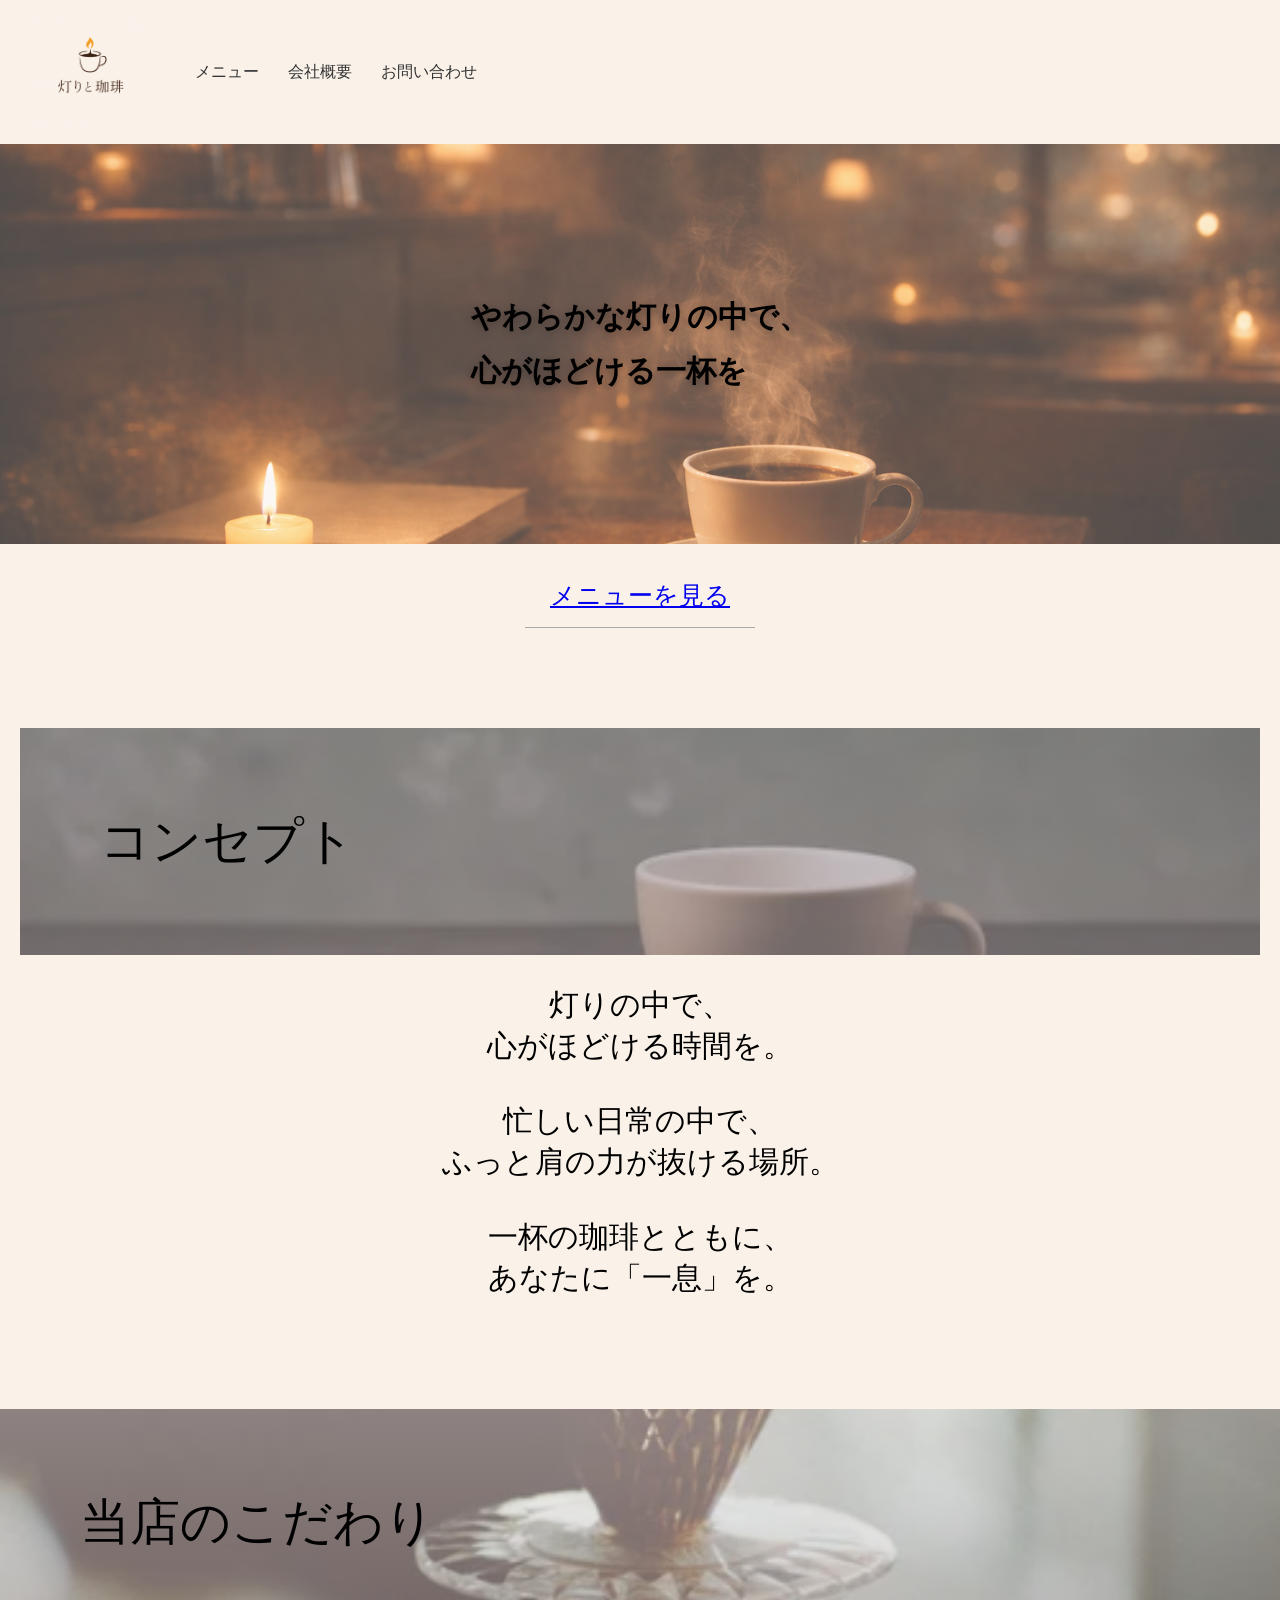
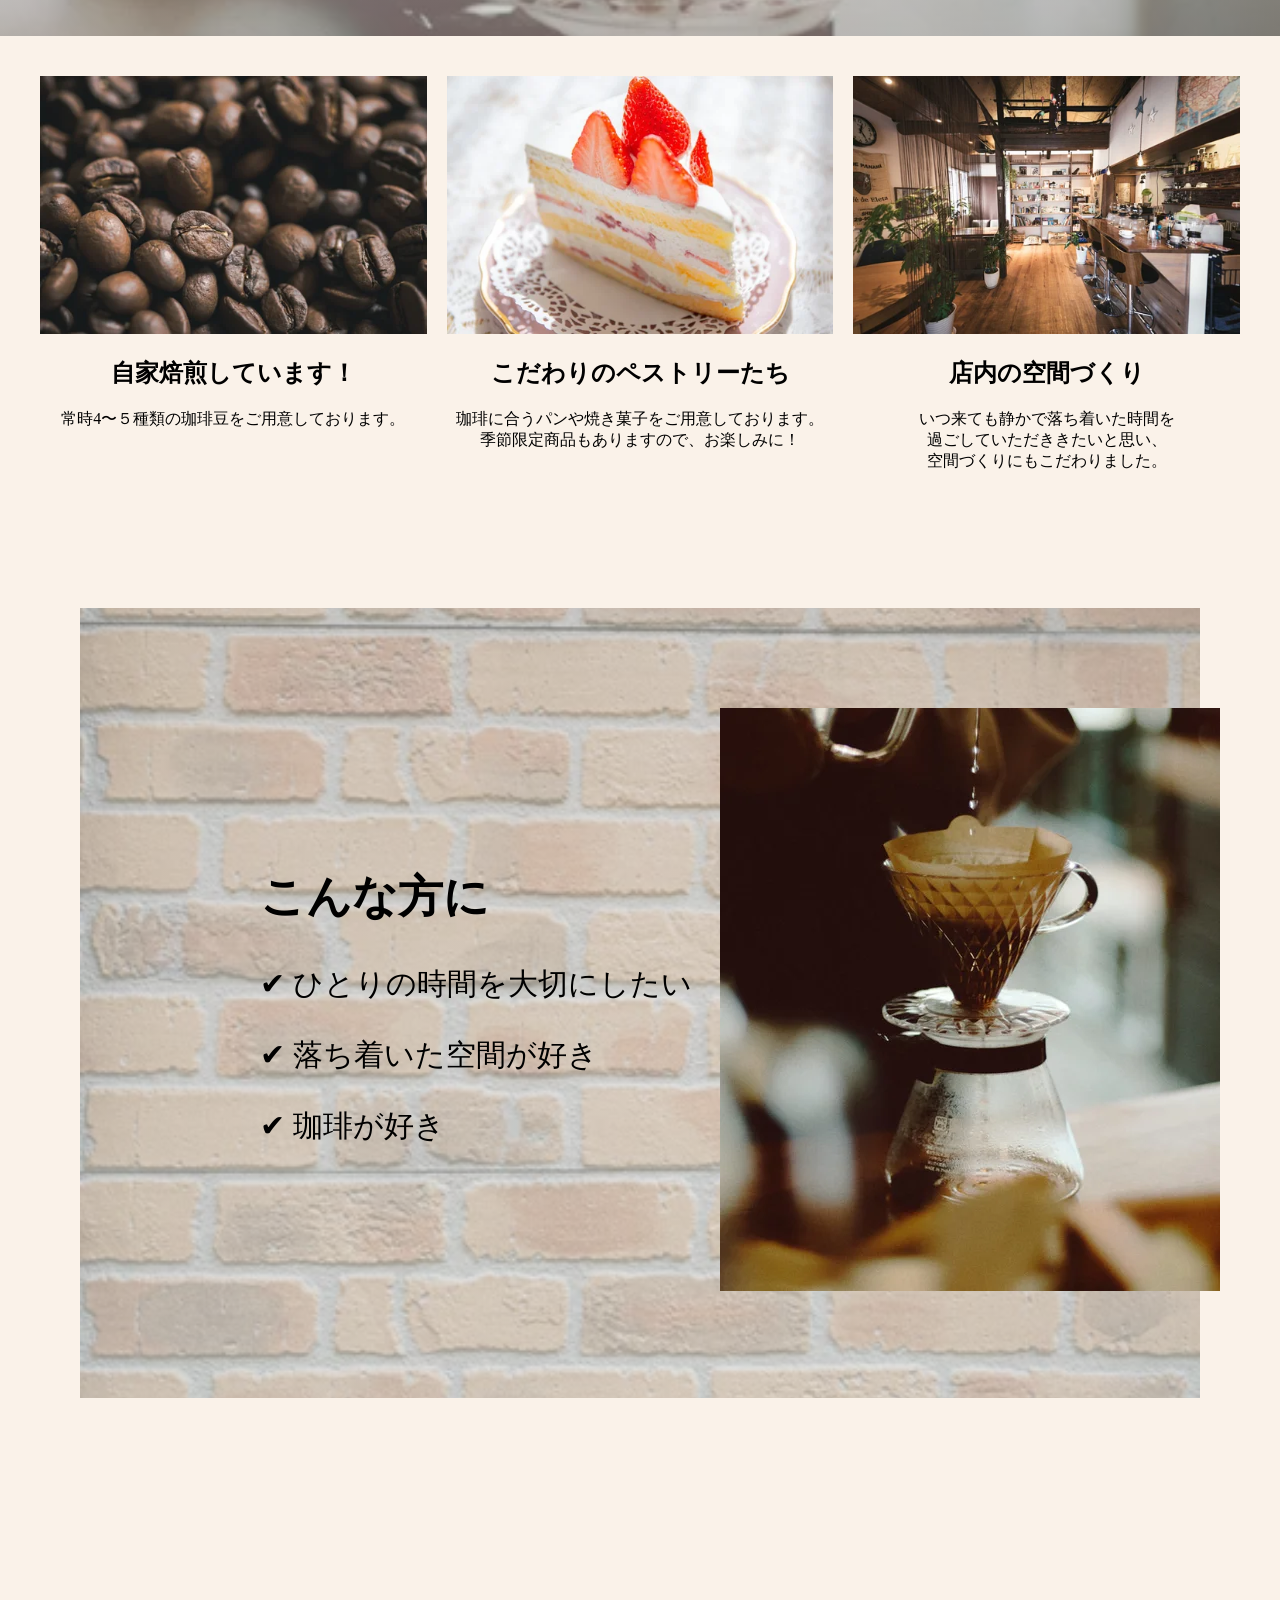
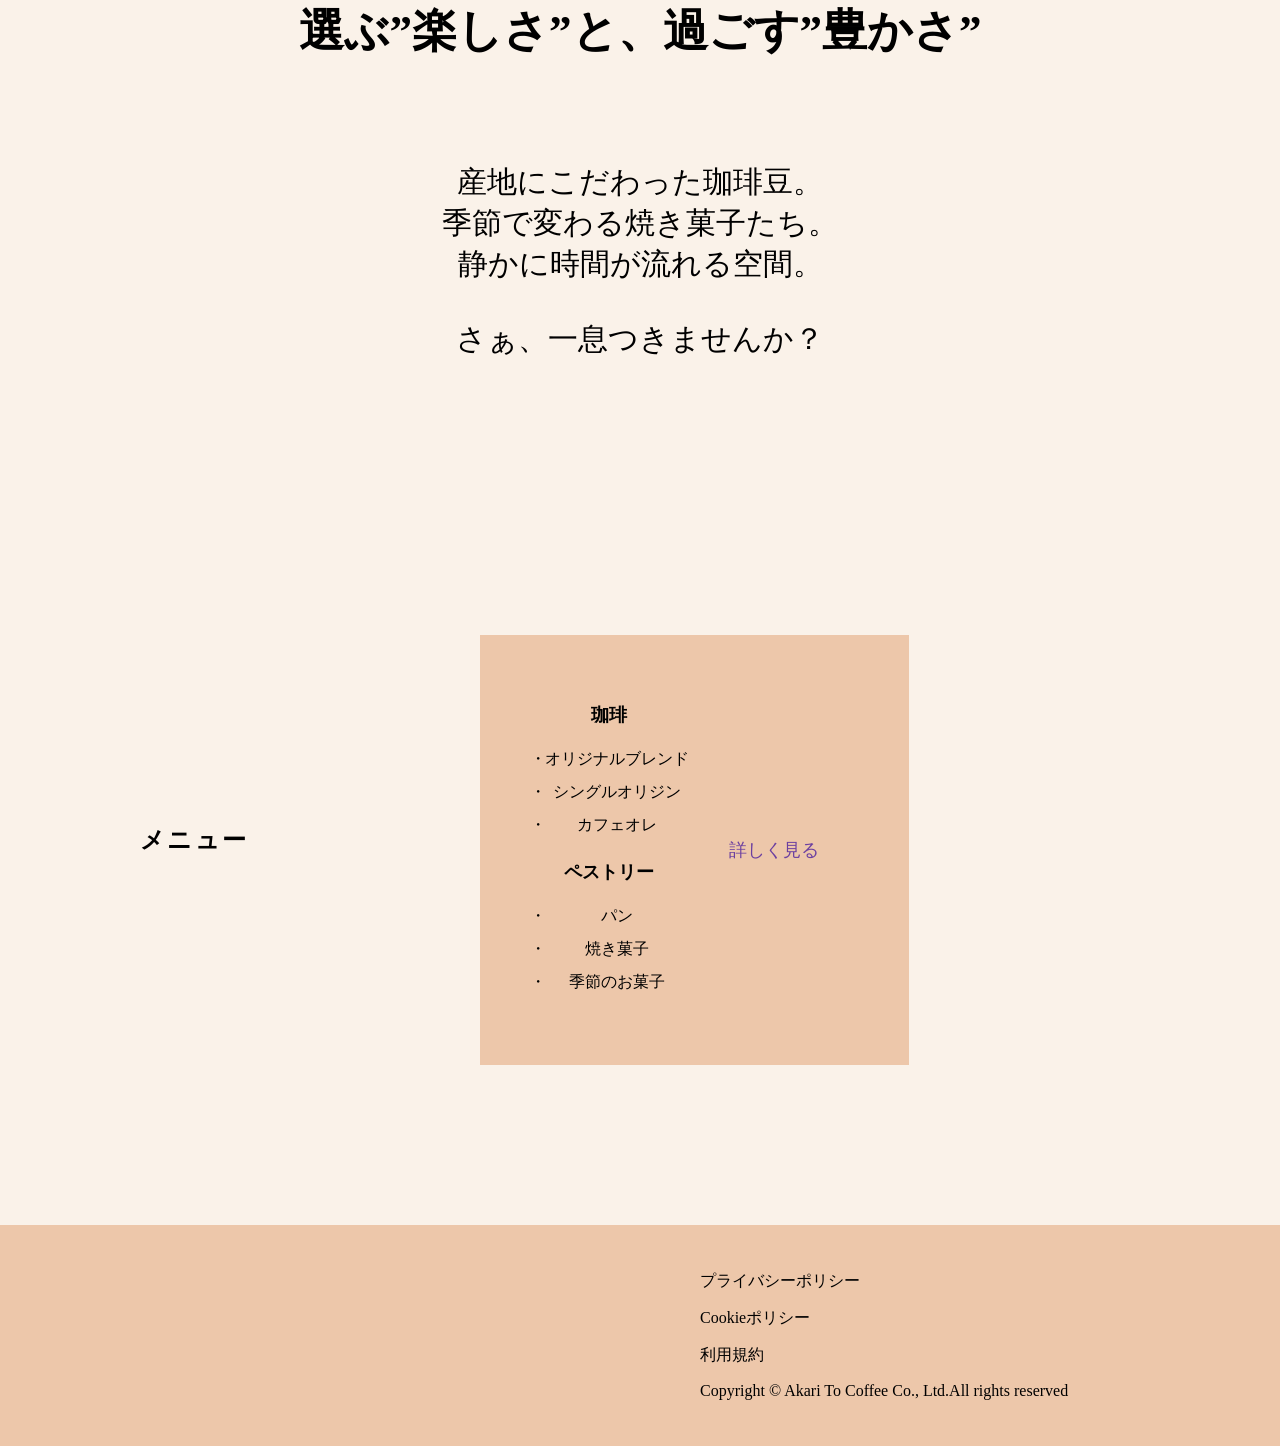
==== index.html @ 7667c6e6 "Add files via upload" ====
<!DOCTYPE html>
<html lang="ja">
<head>
<meta charset="UTF-8">
<title>灯りと珈琲</title>
<link rel="preconnect" href="https://fonts.googleapis.com">
<link rel="preconnect" href="https://fonts.gstatic.com" crossorigin>
<link href="https://fonts.googleapis.com/css2?family=Kaisei+Opti&family=Noto+Sans+JP:wght@100..900&family=Roboto:ital,wght@0,100..900;1,100..900&family=Zen+Kurenaido&display=swap" rel="stylesheet">
<link rel="stylesheet" href="style.css">
</head>

<body>

<header>
  <div class="logo">
      <img src="images/logo.jpg">

  </div>
  <nav>
    <a href="menu.html">メニュー</a>
    <a href="about.html">会社概要</a>
    <a href="contact.html">お問い合わせ</a>
  </nav>
</header>

<!-- メインビジュアル -->
<section class="hero">
  <div class="overlay">
    <h1>
      やわらかな灯りの中で、<br>
      心がほどける一杯を
    </h1>
  </div>
</section>

<div class="btn">
  <a href="menu.html">メニューを見る</a>
</div>

<!-- コンセプト -->
<section class="concept">
  <div class="concept-title">コンセプト</div>
    <p>
     灯りの中で、<br>
     心がほどける時間を。<br><br>

     忙しい日常の中で、<br>
     ふっと肩の力が抜ける場所。<br><br>

     一杯の珈琲とともに、<br>
     あなたに「一息」を。
    </p>
</section>

<!-- こだわり -->
<section class="commit">
  <div class="section-title">当店のこだわり</div>

  <div class="cards">
    <div class="card">
      <img src="images/beans.jpg">
      <h2>自家焙煎しています！</h2>
      <p>常時4〜５種類の珈琲豆をご用意しております。</p>
    </div>
    <div class="card">
      <img src="images/cake.jpg">
      <h2>こだわりのペストリーたち</h2>
      <p>
        珈琲に合うパンや焼き菓子をご用意しております。<br>
        季節限定商品もありますので、お楽しみに！
      </p>
    </div>
    <div class="card">
      <img src="images/shop.jpg">
      <h2>店内の空間づくり</h2>
      <p>
        いつ来ても静かで落ち着いた時間を<br>
        過ごしていただききたいと思い、<br>
        空間づくりにもこだわりました。
      </p>
    </div>
  </div>
</section>

<!-- ターゲット -->
<section class="about-flex">
  <div class="target-inner">
    <div class="text">
      <h2>こんな方に</h2>
        <p>✔ ひとりの時間を大切にしたい</p>
        <p>✔ 落ち着いた空間が好き</p>
        <p>✔ 珈琲が好き</p>
      
    </div>

    <div class="image">
     <img src="images/drip.jpg">
    </div>
  </div>
</section>

<!-- メッセージ -->
<section class="message">
  <h2>選ぶ”楽しさ”と、過ごす”豊かさ”</h2><br>
  
  <p>
    産地にこだわった珈琲豆。<br>
    季節で変わる焼き菓子たち。<br>
    静かに時間が流れる空間。<br><br>
    さぁ、一息つきませんか？
  </p>
</section>

<!-- メニュー -->
<section class="menu-section">
  <h2 class="menu-title">メニュー</h2>
  <div class="menu-box">
    <div class="menu-colmns">

     <div class="menu-col">
       <h3>珈琲</h3>
       <ul>
         <li>オリジナルブレンド</li>
         <li>シングルオリジン</li>
         <li>カフェオレ</li>
       </ul>
     </div>

     <div class="menu-col">
       <h3>ペストリー</h3>
       <ul>
         <li>パン</li>
         <li>焼き菓子</li>
         <li>季節のお菓子</li>
       </ul>
     </div>
    </div>

    <div class="menu-btn">
      <a href="menu.html">詳しく見る</a>
    </div>
   </div>
 </div>
</section>

<footer>
  <p>プライバシーポリシー</p>
  <p>Cookieポリシー</p>
  <p>利用規約</p>
  <p>Copyright © Akari To Coffee Co., Ltd.All rights reserved</p>
</footer>

</body>
</html>
---- style.css ----
body {
  margin: 0;
  background: #faf2e9;
  color: #000;
}

.zen-kurenaido-regular {
  font-family: "Zen Kurenaido", sans-serif;
  font-weight: 400;
  font-style: normal;
}


/* ヘッダー */
header {
  display: flex;
  justify-content: flex-start;
  padding: 10px 30px;
  background: #faf2e9;
  align-items: center;
  gap: 20px;
}

.logo img{
  width: 120px;
  height: auto;
}

nav a {
  margin-left: 25px;
  text-decoration: none;
  color: #333;
}

/* メイン */
.hero {
  height: 400px;
  position: relative;
  background: url("images/hero.jpg") center/cover no-repeat;
}

.overlay {
  height: 100%;
  display: flex;
  align-items: center;
  justify-content: center;
  background: rgba(243, 238, 238, 0.3);
}

.hero h1 {
  color: rgb(0, 0, 0);
  font-weight: 600;
  text-shadow: 0 2px 8px rgba(0, 0, 0, 0.3);
  font-size: 30px;
  line-height: 1.8;
}

/* ボタン */
.btn {
  text-align: center;
  padding: 15px;
  border-bottom: 1px solid #aaa;
  margin: 20px auto;
  width: 200px;
  background: #faf2e9;
  font-size: 25px;
}

/* コンセプト */
.concept-title {
  position: relative;
  background:linear-gradient(rgba(160, 159, 159, 0.522), rgba(178, 170, 170, 0.556)), url("images/concept.jpg") center/cover no-repeat;
  font-size: 50px;
  display: flex;
  align-items: center;
  justify-content: flex-start; 
  padding-left: 100px; 
  padding: 80px;
}

.concept img{
  height: 100%;
  display: flex;
  align-items: center;
  justify-content: center;
  background: rgba(243, 238, 238, 0.3);
}

.concept {
  
  position: relative; 
  padding: 80px 20px;
  text-align: center;
  font-size: 30px
}

/* セクションタイトル */
.section-title {
  position: relative;
  background:linear-gradient(rgba(240, 236, 236, 0.522), rgba(178, 170, 170, 0.556)), url("images/drip.jpg") center/cover no-repeat;
  color: #000;
  font-size: 50px;
  display: flex;
  align-items: center;
  justify-content: flex-start; 
  padding-left: 100px; 
  padding: 80px;
}

/* カード */
.cards {
  display: flex;
  gap: 20px;
  padding: 40px;
}

.card {
  flex: 1;
  text-align: center;
}

.card img {
  width: 100%;
}

/* ターゲット */
.about-flex{
  display: flex;
  align-items: center;
  justify-content: space-between;
  padding: 80px;
  height: 100%;
  display: flex;
  align-items: center;
  justify-content: center;
  background: #faf2e9;
}
.about {
  display: flex;
  align-items: center;
  text-align: center;
}

.target-inner{
  position: relative;
  background:linear-gradient(rgba(221, 217, 217, 0.522), rgba(235, 234, 234, 0.556)), url("images/haikei.jpeg") center/cover no-repeat;
  font-size: 30px;
  display: flex;
  align-items: center;
  justify-content: flex-start; 
  padding-left: 100px; 
  padding: 100px;
}

.text {
  width: 50%;
  padding-left: 80px;
}

.image {
  width: 30%;
  display: block;
}

/* メッセージ */
.message {
  background: #faf2e9;
  padding: 85px;
  text-align: center;
  font-size: 30px;
}

/* メニュー */
.menu-section {
  padding: 80px 20px;
  text-align: center;
}

.menu-title {
  margin-bottom: 40px;
  font-size: 24px;
  letter-spacing: 0.1em;
}

/* 全体BOX */
.menu-box {
  max-width: 900px;
  margin: 0 auto;
  background: #edc7aa;
  padding: 50px;
  display: flex;
  justify-content: space-between;
  align-items: center;
}

/* 左カラム */
.menu-columns {
  display: flex;
  gap: 60px;
  text-align: left;
}

.menu-col h3 {
  margin-bottom: 15px;
  font-size: 18px;
}

.menu-col ul {
  padding: 0;
  list-style: none;
}

.menu-col li {
  padding: 6px 0;
  position: relative;
  padding-left: 15px;
}

/* 点（・）を綺麗に */
.menu-col li::before {
  content: "・";
  position: absolute;
  left: 0;
}

/* 右ボタン */
.menu-btn a {
  display: inline-block;
  background: #edc7aa;
  padding: 20px 40px;
  text-decoration: none;
  color: #6b3fa0;
  font-size: 18px;
  transition: 0.3s;
}

/* ホバーでおしゃれ */
.menu-btn a:hover {
  background: #fff;
  transform: translateY(-3px);
  box-shadow: 0 10px 20px rgba(0,0,0,0.1);
}


/* メニュー2カラム */
.menu-section {
  display: flex;
  justify-content: space-between;
  align-items: center;
  margin: 80px auto;
  max-width: 1000px;
}

.menu-text {
  width: 50%;
}

.menu-text h2 {
  margin-bottom: 20px;
}

.menu-text li {
  display: flex;
  justify-content: space-between;
  padding: 8px 0;
}

/* フッター */
footer {
  background: #edc7aa;
  text-align: left;
  padding: 30px;
  color: #000;
  align-items: center;
  justify-content: flex-start; 
  padding-left: 700px;
}

.footer-box {
  background: #edc7aa;
}

/* スマホ */
@media (max-width: 768px) {
  .cards {
    flex-direction: column;
  }

  .target {
    flex-direction: column;
  }

  .target img {
    width: 100%;
  }

  .menu-box {
    flex-direction: column;
  }
}

/* 共通タイトル帯 */
.page-hero {
  height: 250px;
  background-size: cover;
  background-position: center;
  display: flex;
  align-items: center;
  justify-content: center;
}

.page-hero h1 {
  font-size: 36px;
  background: rgba(255, 255, 255, 0.352);
  height: 100%;
  width: 100%;
  display: flex;
  align-items: center;
  justify-content: flex-start;
  padding-left: 300px;

}

/* 重なり画像 */
.image-stack {
  position: relative;
  width: 320px;
}

.image-stack img.main {
  width: 100%;
  display: block;
}

.image-stack img.sub {
  position: absolute;
  width: 100%;
  bottom: -100px;
  left: 100px;
  box-shadow: 0 10px 25px rgba(0,0,0,0.2);
}



/* 逆配置 */
.reverse {
  flex-direction: row-reverse;
}

/* フォーム */
form {
  max-width: 600px;
  margin: auto; 
}

input, textarea {
  width: 100%;
  padding: 15px;
  margin: 10px 0;
  border: none;
  background: #edc7aa;
}

button {
  background: #edc7aa;
  border: none;
  padding: 15px 40px;
  margin-top: 20px;
  margin-bottom: 20px;
  cursor: pointer; 
  text-align: center;
}


/* お問い合わせ */
.contact h2{
  text-align: center;
  padding: 10px 30px;
}

/*会社概要*/
.company-title {
  background: url("images/about-bg.jpg") center/cover no-repeat;
  padding: 60px;
  font-size: 50px;
}

.company {
  height: 500px;
  position: relative; 
  padding: 1px 10px;
  text-align: center;
  font-size: 30px
}

.info h2 {
  align-items: 30px;
  margin-bottom: 30px;
  text-align: center;
}
.info ul{
  list-style: none;
  padding: 0;
  max-width: 600px;
  margin: 0 auto 40px;
  text-align: left;
}

.info li{
  margin-bottom: 15px;
  font-size: 16px;
}

.info span{
  display: inline-block;
  width: 120px;
  font-weight: bold;
}

.map{
  text-align: center;
}

.map img{
  width: 80%;
  max-width: 600px;
}
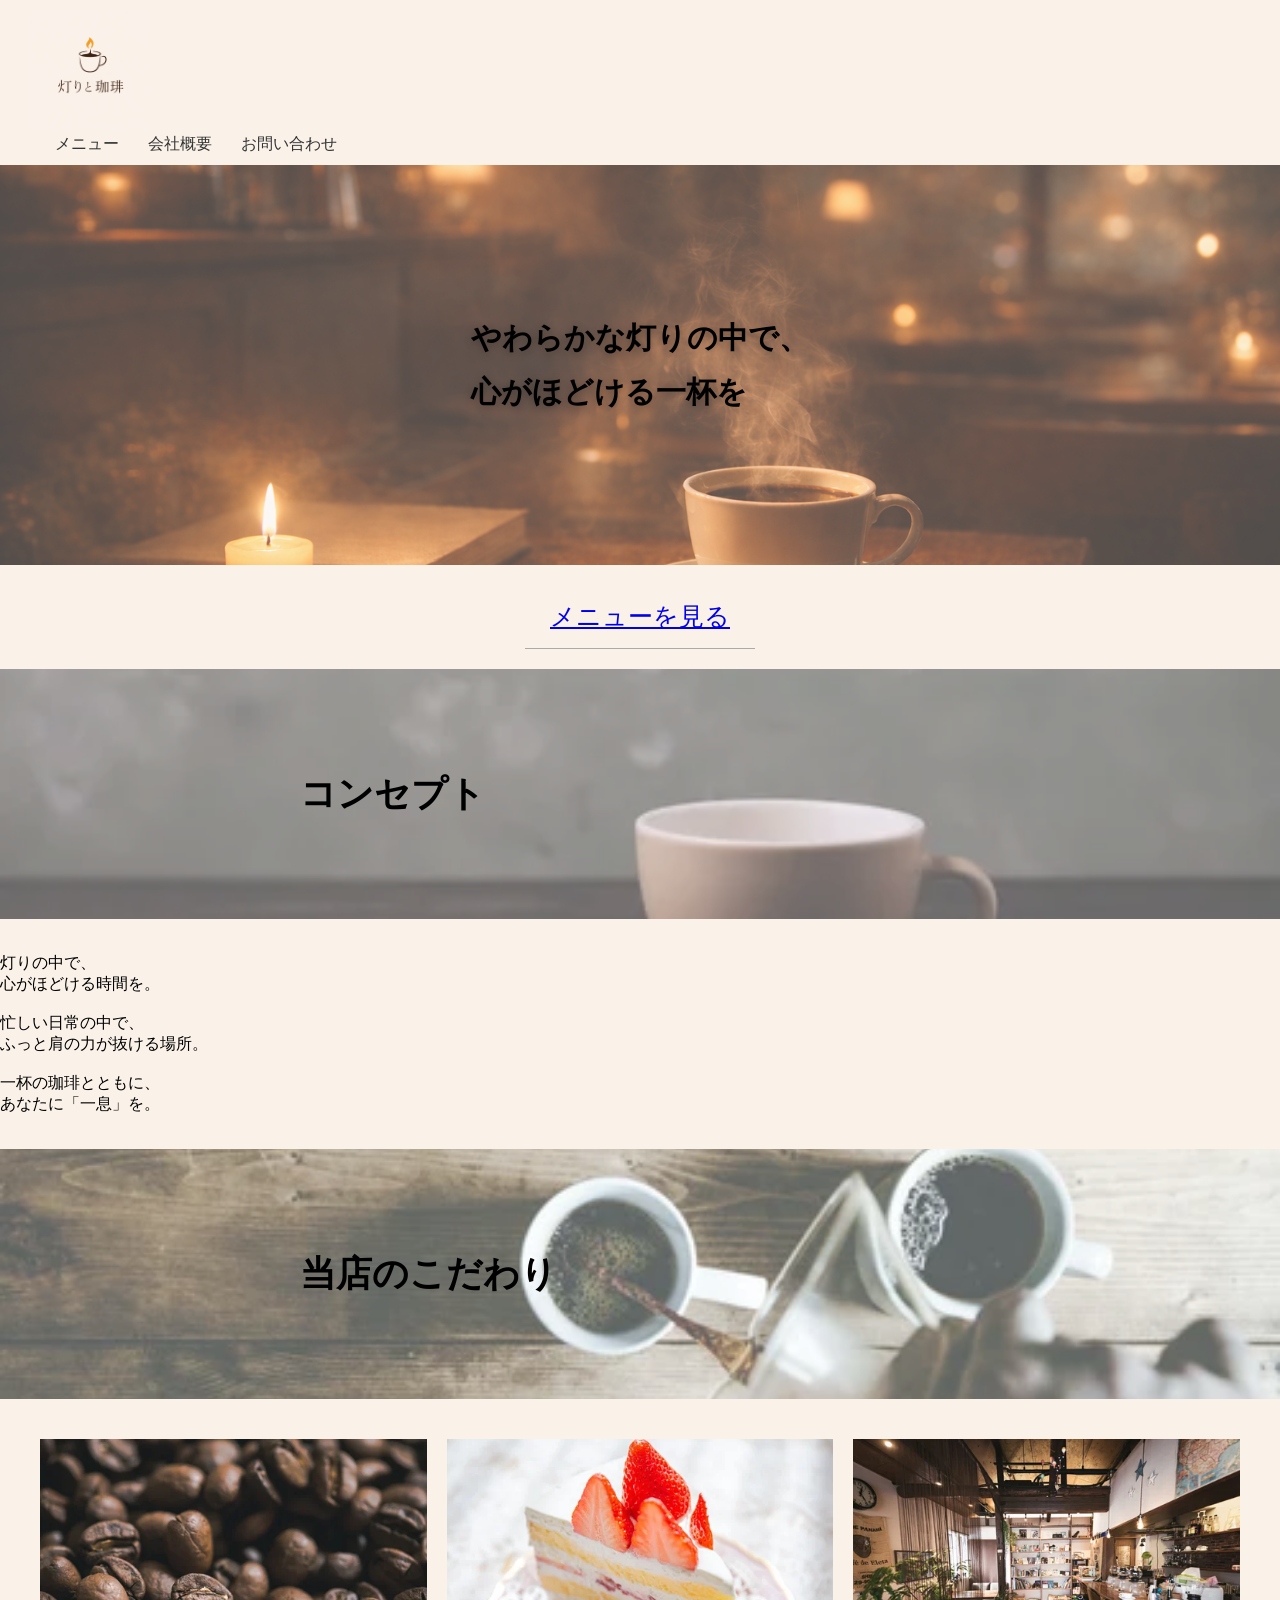
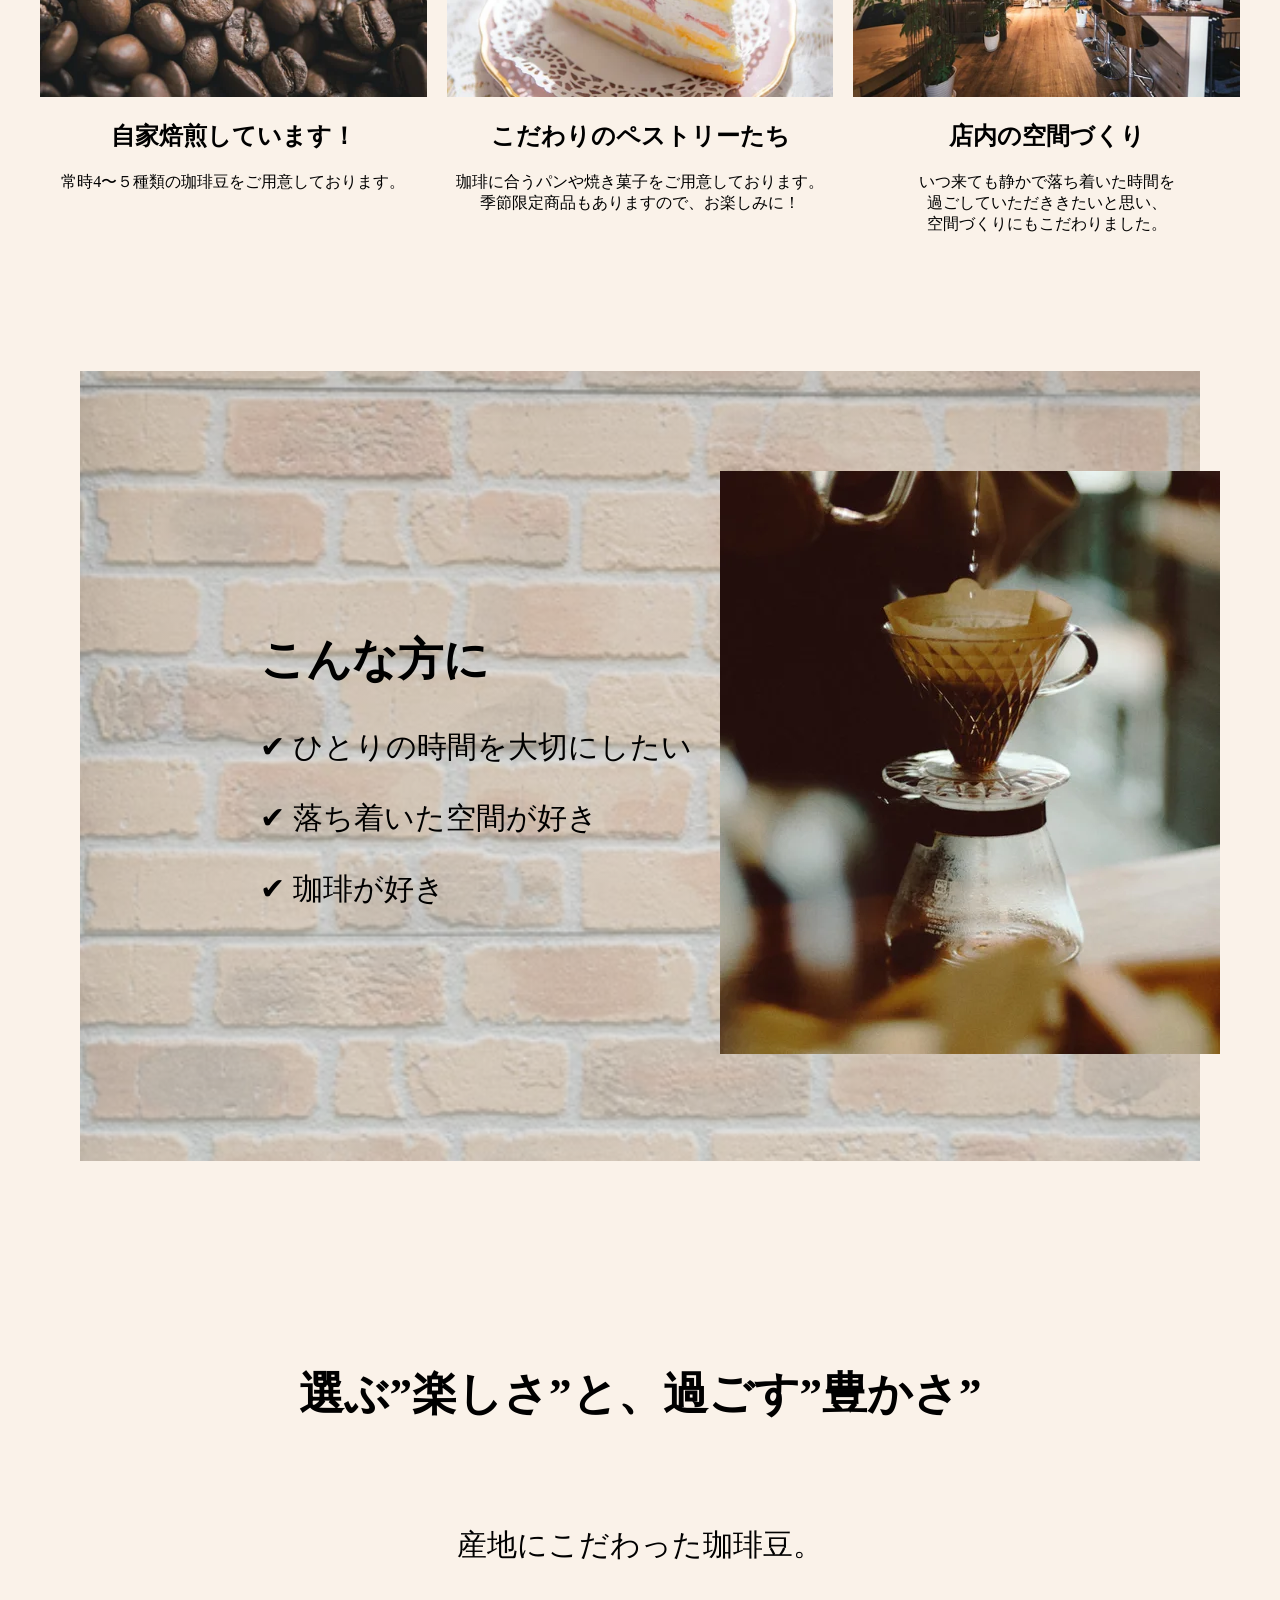
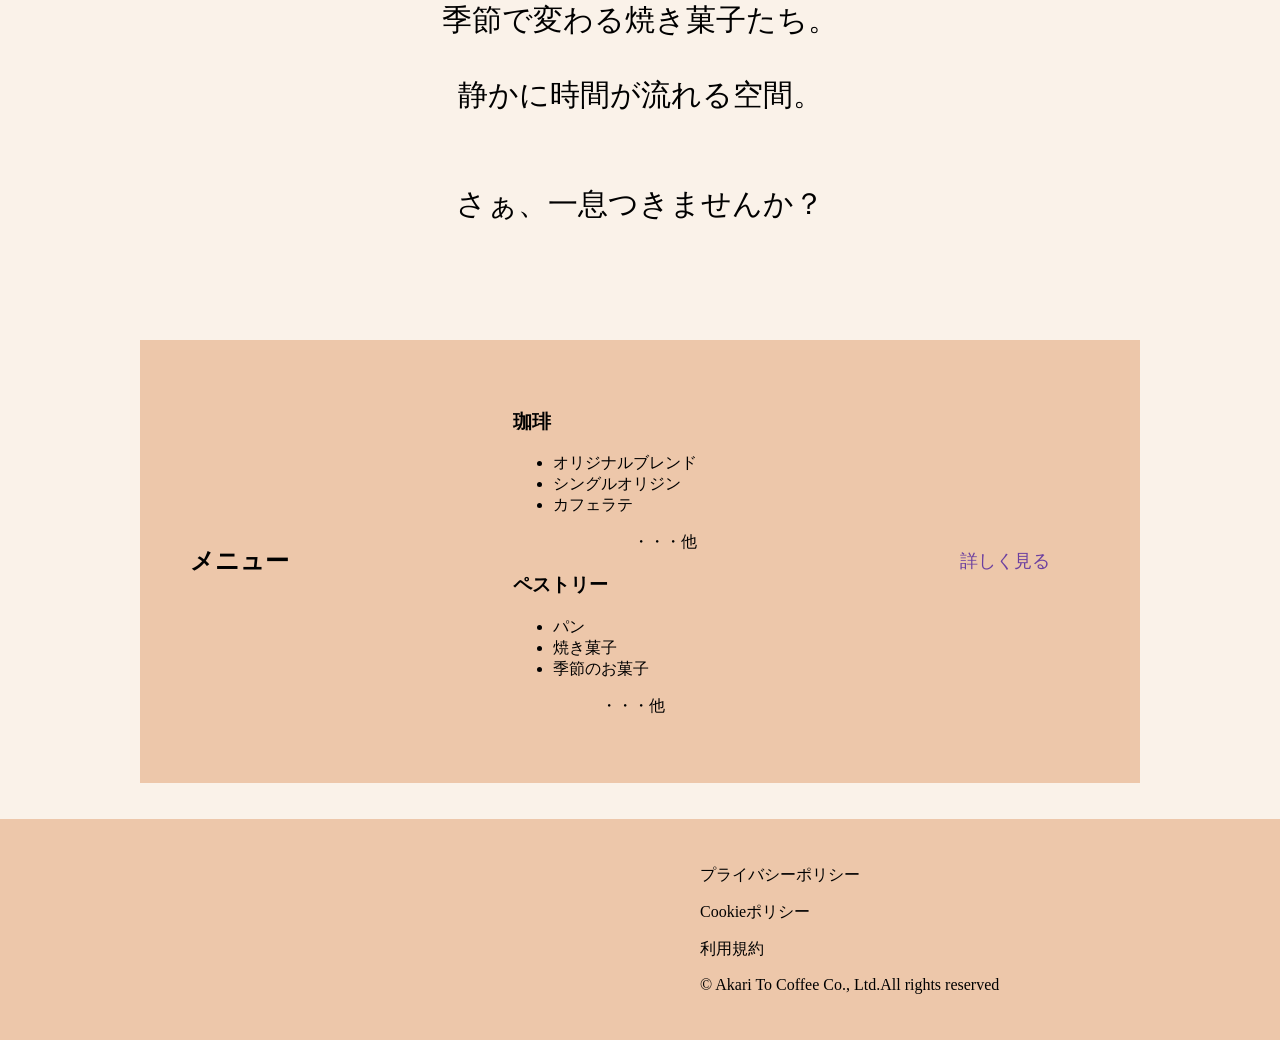
==== commit bf06c5bd: "Update index.html" ====
--- a/index.html
+++ b/index.html
@@ -2,25 +2,37 @@
 <html lang="ja">
 <head>
 <meta charset="UTF-8">
+<meta name="viewpoint"content="width=device-width,initial-scale=1.0">
 <title>灯りと珈琲</title>
-<link rel="preconnect" href="https://fonts.googleapis.com">
-<link rel="preconnect" href="https://fonts.gstatic.com" crossorigin>
-<link href="https://fonts.googleapis.com/css2?family=Kaisei+Opti&family=Noto+Sans+JP:wght@100..900&family=Roboto:ital,wght@0,100..900;1,100..900&family=Zen+Kurenaido&display=swap" rel="stylesheet">
 <link rel="stylesheet" href="style.css">
 </head>
 
 <body>
+<!-- ヘッダー　-->
+<header class="header">
+  <div class="header-inner">
 
-<header>
-  <div class="logo">
-      <img src="images/logo.jpg">
+   <div class="logo">
+     <a href="index.html">
+       <img src="images/logo.jpg" alt="灯りと珈琲">
+     </a>  
+   </div>
+  
 
+   <!-- ハンバーガー　-->
+   <div class="hamburger" id="hamburger">
+     <span></span>
+     <span></span>
+     <span></span>
+   </div>
+
+   <!-- ナビ　-->
+   <nav class="nav"id="nav">
+     <a href="menu.html">メニュー</a>
+     <a href="about.html">会社概要</a>
+     <a href="contact.html">お問い合わせ</a>
+   </nav>
   </div>
-  <nav>
-    <a href="menu.html">メニュー</a>
-    <a href="about.html">会社概要</a>
-    <a href="contact.html">お問い合わせ</a>
-  </nav>
 </header>
 
 <!-- メインビジュアル -->
@@ -38,9 +50,12 @@
 </div>
 
 <!-- コンセプト -->
-<section class="concept">
-  <div class="concept-title">コンセプト</div>
-    <p>
+<section class="page-hero" style="background-image:url('images/concept.jpg')">
+  <h1>コンセプト</h1>
+</section>
+
+<section class="concept-section">
+   <p><br>
      灯りの中で、<br>
      心がほどける時間を。<br><br>
 
@@ -48,19 +63,22 @@
      ふっと肩の力が抜ける場所。<br><br>
 
      一杯の珈琲とともに、<br>
-     あなたに「一息」を。
-    </p>
+     あなたに「一息」を。<br><br>
+   </p>
+  </div>
 </section>
 
 <!-- こだわり -->
-<section class="commit">
-  <div class="section-title">当店のこだわり</div>
+<section class="page-hero" style="background-image:url('images/section-title.jpg')">
+  <h1>当店のこだわり</h1>
+</section>
 
   <div class="cards">
     <div class="card">
       <img src="images/beans.jpg">
       <h2>自家焙煎しています！</h2>
-      <p>常時4〜５種類の珈琲豆をご用意しております。</p>
+      <p class="concept-text">
+        常時4〜５種類の珈琲豆をご用意しております。</p>
     </div>
     <div class="card">
       <img src="images/cake.jpg">
@@ -76,7 +94,7 @@
       <p>
         いつ来ても静かで落ち着いた時間を<br>
         過ごしていただききたいと思い、<br>
-        空間づくりにもこだわりました。
+        空間づくりにもこだわりました。<br>
       </p>
     </div>
   </div>
@@ -87,6 +105,7 @@
   <div class="target-inner">
     <div class="text">
       <h2>こんな方に</h2>
+
         <p>✔ ひとりの時間を大切にしたい</p>
         <p>✔ 落ち着いた空間が好き</p>
         <p>✔ 珈琲が好き</p>
@@ -104,51 +123,51 @@
   <h2>選ぶ”楽しさ”と、過ごす”豊かさ”</h2><br>
   
   <p>
-    産地にこだわった珈琲豆。<br>
-    季節で変わる焼き菓子たち。<br>
-    静かに時間が流れる空間。<br><br>
-    さぁ、一息つきませんか？
+    産地にこだわった珈琲豆。<br><br>
+    季節で変わる焼き菓子たち。<br><br>
+    静かに時間が流れる空間。<br><br><br>
+    さぁ、一息つきませんか？<br>
   </p>
 </section>
 
 <!-- メニュー -->
-<section class="menu-section">
-  <h2 class="menu-title">メニュー</h2>
-  <div class="menu-box">
-    <div class="menu-colmns">
+<section class="menu-box">
+  <h2>メニュー</h2>
 
-     <div class="menu-col">
+  <div class="menu-content">
+     <div>
        <h3>珈琲</h3>
        <ul>
          <li>オリジナルブレンド</li>
          <li>シングルオリジン</li>
-         <li>カフェオレ</li>
+         <li>カフェラテ</li>
+         <p>　　　　　・・・他</p>
        </ul>
      </div>
 
-     <div class="menu-col">
+     <div>
        <h3>ペストリー</h3>
        <ul>
          <li>パン</li>
          <li>焼き菓子</li>
          <li>季節のお菓子</li>
+         <p>　　　・・・他</p>
        </ul>
      </div>
-    </div>
+   </div>
 
     <div class="menu-btn">
       <a href="menu.html">詳しく見る</a>
     </div>
-   </div>
  </div>
-</section>
+</section><br><br>
 
 <footer>
   <p>プライバシーポリシー</p>
   <p>Cookieポリシー</p>
   <p>利用規約</p>
-  <p>Copyright © Akari To Coffee Co., Ltd.All rights reserved</p>
+  <p>&copy; Akari To Coffee Co., Ltd.All rights reserved</p>
 </footer>
 
 </body>
-</html>+</html>
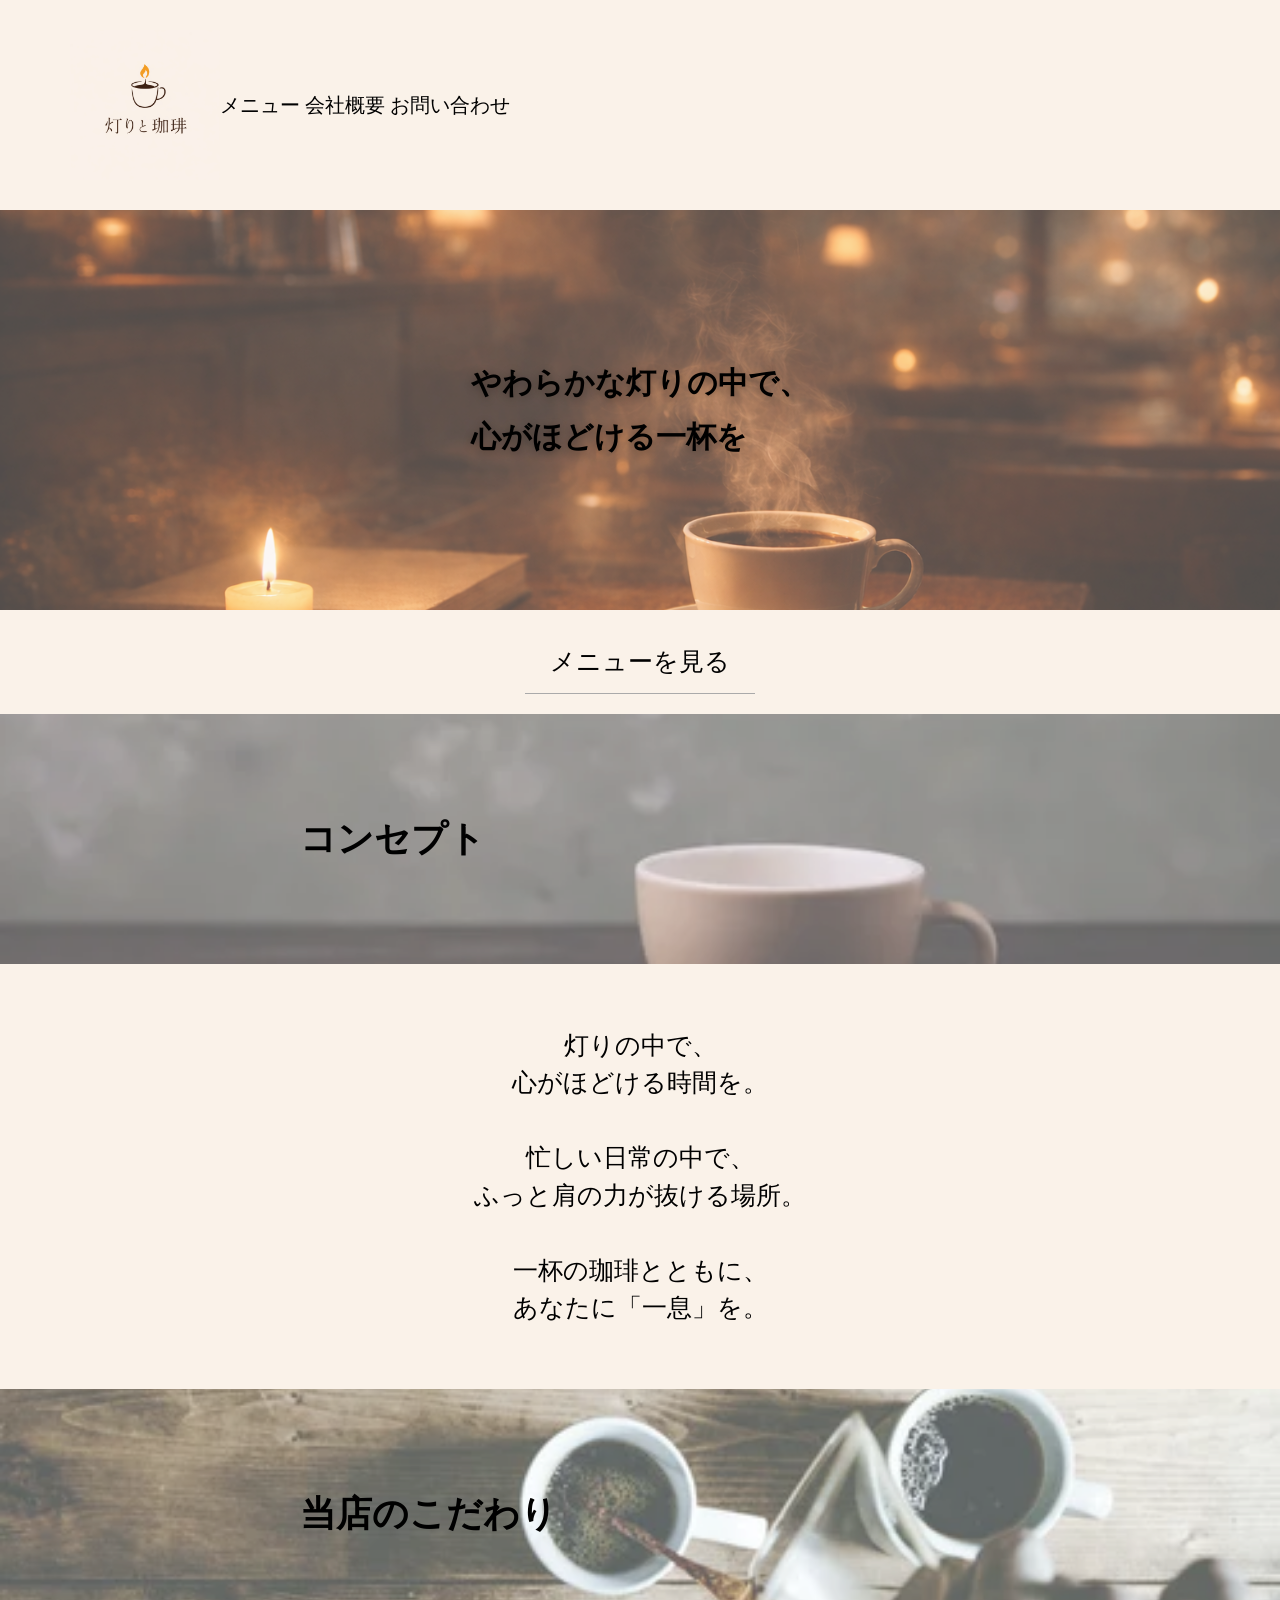
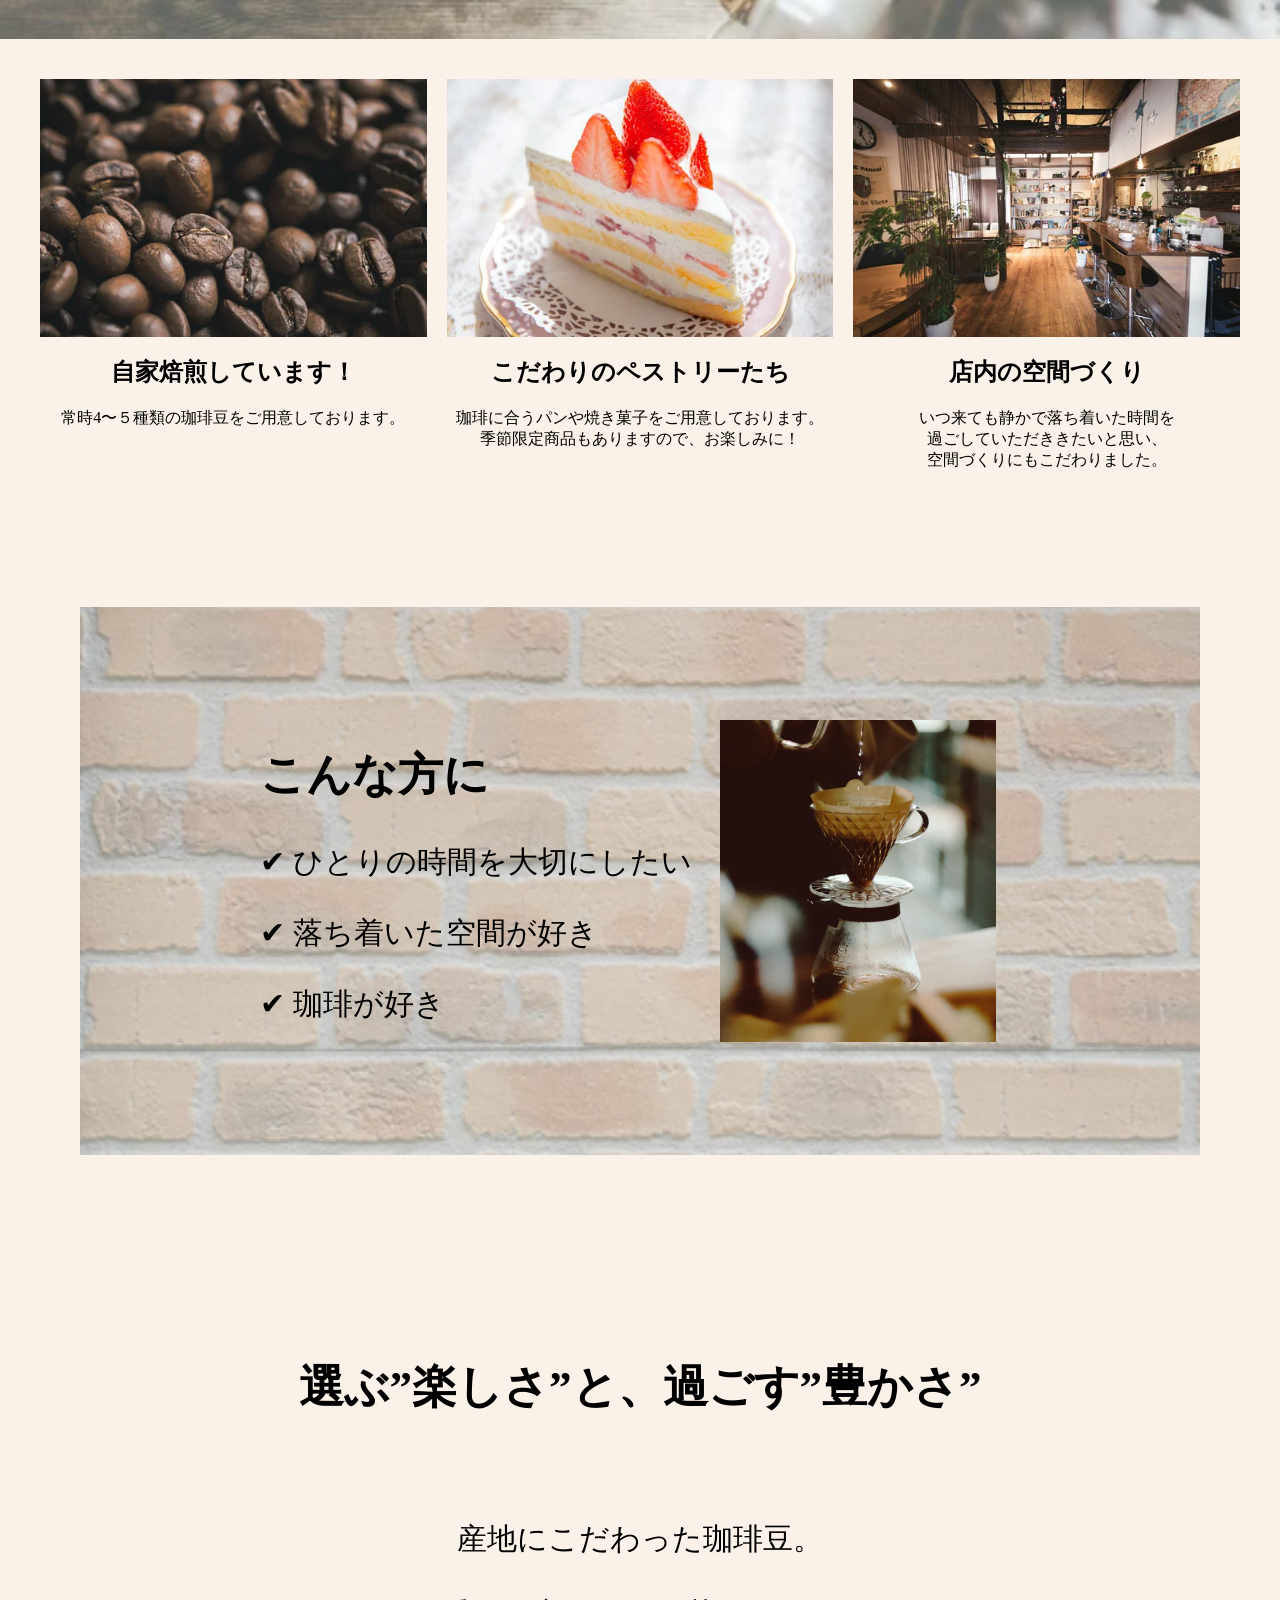
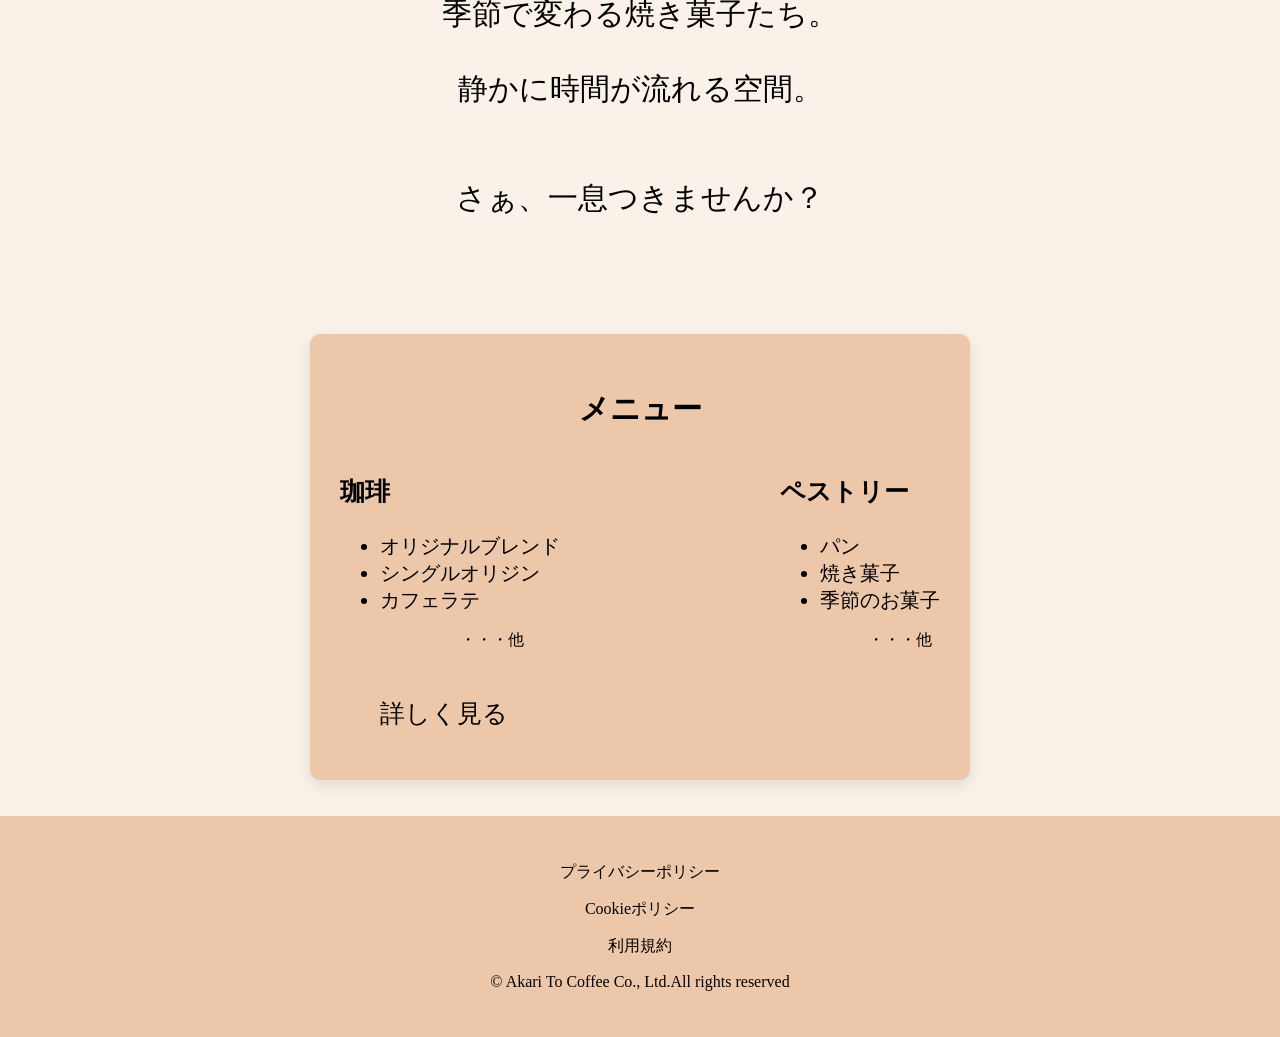
==== commit eae26967: "Update index.html" ====
--- a/index.html
+++ b/index.html
@@ -19,12 +19,34 @@
    </div>
   
 
-   <!-- ハンバーガー　-->
-   <div class="hamburger" id="hamburger">
-     <span></span>
-     <span></span>
-     <span></span>
+   <!-- ハンバーガーメニュー -->
+  <div class="hamburger js-hamburger sp-show">
+   <span></span>
+   <span></span>
+   <span></span>
+  </div>
+<!-- ドロワーメニュー -->
+  <div class="drawer js-drawer">
+   <div class="drawer-inner">
+     <div class="drawer__nav">
+       <ul class="drawer__list">
+         <li class="drawer__item">
+           <a href="#" class="drawer__link">Home</a>
+         </li>
+         <li class="drawer__item">
+           <a href="#about" class="drawer__link">About</a>
+         </li>
+         <li class="drawer__item">
+           <a href="#works" class="drawer__link">Works</a>
+         </li>
+         <li class="drawer__item">
+           <a href="#service" class="drawer__link">Service</a>
+         </li>
+       </ul>
+     </div>
    </div>
+ </div>
+
 
    <!-- ナビ　-->
    <nav class="nav"id="nav">
--- a/style.css
+++ b/style.css
@@ -2,43 +2,91 @@
   margin: 0;
   background: #faf2e9;
   color: #000;
-}
-
-.zen-kurenaido-regular {
-  font-family: "Zen Kurenaido", sans-serif;
-  font-weight: 400;
-  font-style: normal;
-}
-
-
-/* ヘッダー */
-header {
+  font-family: "Hiragino Mincho ProN", serif;
+}
+
+@media only screen and (max-width: 768px) {
+  section {
+    padding: 40px 20px;
+  }
+}
+
+/* ヘッダー　PC動作確認済 */ 
+.header {
   display: flex;
   justify-content: flex-start;
   padding: 10px 30px;
   background: #faf2e9;
   align-items: center;
-  gap: 20px;
-}
-
+  gap: 50px;
+}
+.header-inner{
+  display: flex;
+  justify-content: space-between;
+  align-items: center;
+  padding: 20px 40px;
+  background-color: #faf2e9;
+}
 .logo img{
-  width: 120px;
+  width: 150px;
   height: auto;
 }
-
-nav a {
-  margin-left: 25px;
-  text-decoration: none;
-  color: #333;
-}
-
-/* メイン */
+.nav  {
+  display: block;
+  font-size: 20px;
+  gap: 40px;
+}
+.nav a{
+  color: #000;
+}
+.hamburger{
+  display: none;
+}
+
+@media only screen and (max-width: 768px) {
+  .header {
+    justify-content: space-between;
+    padding: 15px 20px;
+    background: #faf2e9;
+  }
+ .header-inner{
+   width: 100%;
+   flex-wrap: wrap;
+   align-items: center;
+  }
+ .logo img{
+   align-items: center;
+   width: 30px;
+  }
+ .nav  {
+   display: none;
+  }
+  .logo {
+    display: flex;
+    align-items: center;
+    gap: 8px;
+  }
+  .menu-toggle {
+    font-size: 26px;
+    cursor: pointer;
+  }
+  nav {
+    display: none;
+  }
+}
+
+/* メイン PC動作確認済*/
 .hero {
   height: 400px;
   position: relative;
   background: url("images/hero.jpg") center/cover no-repeat;
 }
-
+.img {
+	width: 100%;
+	height: 100vh;
+	object-fit: cover;
+	object-position: top;
+}
 .overlay {
   height: 100%;
   display: flex;
@@ -46,7 +94,6 @@
   justify-content: center;
   background: rgba(243, 238, 238, 0.3);
 }
-
 .hero h1 {
   color: rgb(0, 0, 0);
   font-weight: 600;
@@ -54,8 +101,6 @@
   font-size: 30px;
   line-height: 1.8;
 }
-
-/* ボタン */
 .btn {
   text-align: center;
   padding: 15px;
@@ -65,36 +110,68 @@
   background: #faf2e9;
   font-size: 25px;
 }
-
-/* コンセプト */
-.concept-title {
-  position: relative;
-  background:linear-gradient(rgba(160, 159, 159, 0.522), rgba(178, 170, 170, 0.556)), url("images/concept.jpg") center/cover no-repeat;
-  font-size: 50px;
-  display: flex;
-  align-items: center;
-  justify-content: flex-start; 
-  padding-left: 100px; 
-  padding: 80px;
-}
-
-.concept img{
-  height: 100%;
-  display: flex;
-  align-items: center;
+.btn a{
+  color: #000;
+}
+
+@media only screen and (max-width: 768px) {
+  .hero {
+    position: relative;
+    height: 180px;
+    background-size: cover;
+    background-position: center;
+  }
+  .hero h1 {
+   font-size: 25px;
+   text-align: center;
+   position: absolute;
+   bottom: 20px;
+   left: 20px;
+   font-size: 22px;
+   letter-spacing: 0.1em;
+   background: rgba(255,255,255,0.6);
+   padding: 8px 16px;
+  }
+}
+
+
+/* コンセプト  PC動作確認済 */
+.concept {
+  display: flex;
+  align-items: flex-start;
   justify-content: center;
-  background: rgba(243, 238, 238, 0.3);
-}
-
-.concept {
-  
-  position: relative; 
-  padding: 80px 20px;
-  text-align: center;
-  font-size: 30px
-}
-
-/* セクションタイトル */
+  padding: 100px 0;
+}
+.concept-section{
+  font-size: 25px;
+  flex: 1;
+  line-height: 1.5;
+  margin: 0;
+  text-align: center;
+}
+
+@media only screen and (max-width: 768px) {
+  .concept {
+   display: flex;
+   padding: 100px 0;
+   justify-content: space-between;
+   width: 100%;
+   flex-wrap: wrap;
+   align-items: center;
+   max-width: 100%;
+   line-height: 2;
+   font-size: 14px;
+   text-align: center;
+  }
+  .page-hero h1{
+    text-align: center;
+    font-size: 30px;
+    width: 100%;
+    max-width: 100%;
+  }
+}
+
+/* こだわり  PC動作確認済*/
 .section-title {
   position: relative;
   background:linear-gradient(rgba(240, 236, 236, 0.522), rgba(178, 170, 170, 0.556)), url("images/drip.jpg") center/cover no-repeat;
@@ -106,28 +183,35 @@
   padding-left: 100px; 
   padding: 80px;
 }
-
-/* カード */
 .cards {
   display: flex;
   gap: 20px;
   padding: 40px;
 }
-
 .card {
   flex: 1;
   text-align: center;
 }
-
 .card img {
   width: 100%;
 }
 
-/* ターゲット */
+@media only screen and (max-width: 768px) {
+.feature-grid {
+    display: flex;
+    flex-direction: column;
+    gap: 20px;
+  }
+  .feature-grid img {
+    width: 100%;
+    border-radius: 6px;
+  }
+}
+
+/* ターゲット  PC動作確認済*/
 .about-flex{
   display: flex;
   align-items: center;
-  justify-content: space-between;
   padding: 80px;
   height: 100%;
   display: flex;
@@ -140,7 +224,6 @@
   align-items: center;
   text-align: center;
 }
-
 .target-inner{
   position: relative;
   background:linear-gradient(rgba(221, 217, 217, 0.522), rgba(235, 234, 234, 0.556)), url("images/haikei.jpeg") center/cover no-repeat;
@@ -151,18 +234,37 @@
   padding-left: 100px; 
   padding: 100px;
 }
-
 .text {
   width: 50%;
   padding-left: 80px;
 }
-
 .image {
   width: 30%;
   display: block;
 }
 
-/* メッセージ */
+@media only screen and (max-width: 768px) {
+  .about-flex {
+    flex-direction: column;
+    gap: 20px;
+  }
+  .about-flex .text {
+    font-size: 14px;
+    line-height: 2;
+  }
+  .image img {
+   width: 100%;
+   display: flex;
+   justify-content: space-between; 
+   flex-wrap: wrap;
+  }
+ .target-inner{
+   justify-content: space-between; 
+   flex-wrap: wrap;
+ }
+}
+
+/* メッセージ  PC動作確認済*/
 .message {
   background: #faf2e9;
   padding: 85px;
@@ -170,79 +272,93 @@
   font-size: 30px;
 }
 
-/* メニュー */
-.menu-section {
-  padding: 80px 20px;
-  text-align: center;
-}
-
-.menu-title {
-  margin-bottom: 40px;
-  font-size: 24px;
-  letter-spacing: 0.1em;
-}
-
-/* 全体BOX */
+@media only screen and (max-width: 960px) {
+  
+
+}
+
+/* HOMEメニュー  PC動作確認済*/
 .menu-box {
-  max-width: 900px;
+  width: 600px;
   margin: 0 auto;
   background: #edc7aa;
-  padding: 50px;
+  padding: 30px 30px;
+  border-radius: 10px;
+  box-shadow: 0 5px 15px rgba(0, 0, 0, 0.1);
+}
+.menu-box h2{
+  text-align: center;
+  margin-bottom: 20px;
+  font-size: 30px;
+}
+.menu-content{
   display: flex;
   justify-content: space-between;
-  align-items: center;
-}
-
-/* 左カラム */
-.menu-columns {
-  display: flex;
-  gap: 60px;
-  text-align: left;
-}
-
-.menu-col h3 {
-  margin-bottom: 15px;
-  font-size: 18px;
-}
-
-.menu-col ul {
-  padding: 0;
-  list-style: none;
-}
-
-.menu-col li {
-  padding: 6px 0;
-  position: relative;
-  padding-left: 15px;
-}
-
-/* 点（・）を綺麗に */
+}
+.menu-content h3{
+  font-size: 25px;
+}
+.menu-content ul li{
+  font-size: 20px;
+}
+
+@media only screen and (max-width: 768px) {
+ .menu-box {
+    display: flex;
+    flex-direction: column;
+    gap: 25px;
+    background: #cfa98f;
+    padding: 30px 20px;
+  }
+  .menu-columns {
+    display: flex;
+    flex-direction: column;
+    gap: 20px;
+  }
+  .menu-col h3 {
+    font-size: 16px;
+    margin-bottom: 10px;
+  }
+  .menu-col li {
+    font-size: 14px;
+    padding: 5px 0;
+  }
+}
+
+/* 点（・）を綺麗に PC動作確認済*/
 .menu-col li::before {
   content: "・";
   position: absolute;
   left: 0;
 }
 
-/* 右ボタン */
-.menu-btn a {
-  display: inline-block;
+/* 右ボタン PC動作確認済*/
+.menu-btn  {
+  display: flex;
   background: #edc7aa;
   padding: 20px 40px;
   text-decoration: none;
-  color: #6b3fa0;
-  font-size: 18px;
+  font-size: 25px;
   transition: 0.3s;
-}
-
-/* ホバーでおしゃれ */
-.menu-btn a:hover {
-  background: #fff;
-  transform: translateY(-3px);
-  box-shadow: 0 10px 20px rgba(0,0,0,0.1);
-}
-
-
-/* メニュー2カラム */
+  text-align: center;
+  margin-top: 10px;
+}
+.menu-btn a{
+  color: #000;
+}
+
+@media (max-width: 768px) { 
+ .menu-btn a {
+    display: block;
+    background: #f5efe9;
+    text-align: center;
+    padding: 15px;
+    font-size: 16px;
+    text-decoration: none;
+  }
+}
+
+/* メニューページ2カラム PC動作確認済*/
 .menu-section {
   display: flex;
   justify-content: space-between;
@@ -251,13 +367,16 @@
   max-width: 1000px;
 }
 
+/* メニューページ PC動作確認済*/
 .menu-text {
   width: 50%;
 }
 
 .menu-text h2 {
-  margin-bottom: 20px;
-}
+  margin-bottom: 40px;
+  font-size: 40px;
+}
+
 
 .menu-text li {
   display: flex;
@@ -265,41 +384,28 @@
   padding: 8px 0;
 }
 
-/* フッター */
+/* フッター PC動作確認済 */
 footer {
   background: #edc7aa;
-  text-align: left;
+  text-align: center;
   padding: 30px;
   color: #000;
   align-items: center;
   justify-content: flex-start; 
-  padding-left: 700px;
-}
-
+  padding-left: auto;
+}
 .footer-box {
   background: #edc7aa;
 }
 
-/* スマホ */
 @media (max-width: 768px) {
-  .cards {
-    flex-direction: column;
-  }
-
-  .target {
-    flex-direction: column;
-  }
-
-  .target img {
-    width: 100%;
-  }
-
-  .menu-box {
-    flex-direction: column;
-  }
-}
-
-/* 共通タイトル帯 */
+  footer {
+    padding: 25px 15px;
+    font-size: 12px;
+  }
+}
+
+/* 共通タイトル帯 PC動作確認済*/
 .page-hero {
   height: 250px;
   background-size: cover;
@@ -321,17 +427,15 @@
 
 }
 
-/* 重なり画像 */
+/* 重なり画像 PC動作確認済 */
 .image-stack {
   position: relative;
   width: 320px;
 }
-
 .image-stack img.main {
   width: 100%;
   display: block;
 }
-
 .image-stack img.sub {
   position: absolute;
   width: 100%;
@@ -340,14 +444,22 @@
   box-shadow: 0 10px 25px rgba(0,0,0,0.2);
 }
 
-
-
-/* 逆配置 */
+@media (max-width: 768px) {
+  .image-stack img.main {
+    border-radius: 6px;
+  }
+  .image-stack img.sub {
+    position: static;
+    margin-top: 10px;
+  }
+}
+
+/* 逆配置 PC動作確認済*/
 .reverse {
   flex-direction: row-reverse;
 }
 
-/* フォーム */
+/* フォーム PC動作確認済*/
 form {
   max-width: 600px;
   margin: auto; 
@@ -371,20 +483,35 @@
   text-align: center;
 }
 
-
-/* お問い合わせ */
+@media (max-width: 768px) {
+  form {
+    display: flex;
+    flex-direction: column;
+    gap: 15px;
+  }
+  input,textarea {
+    padding: 12px;
+  }
+  textarea {
+    height: 120px;
+  }
+  button {
+    padding: 12px;
+  }
+}
+
+/* お問い合わせ PC動作確認済*/
 .contact h2{
   text-align: center;
   padding: 10px 30px;
 }
 
-/*会社概要*/
+/*会社概要 PC動作確認済*/
 .company-title {
   background: url("images/about-bg.jpg") center/cover no-repeat;
   padding: 60px;
   font-size: 50px;
 }
-
 .company {
   height: 500px;
   position: relative; 
@@ -392,7 +519,6 @@
   text-align: center;
   font-size: 30px
 }
-
 .info h2 {
   align-items: 30px;
   margin-bottom: 30px;
@@ -405,23 +531,157 @@
   margin: 0 auto 40px;
   text-align: left;
 }
-
 .info li{
   margin-bottom: 15px;
   font-size: 16px;
 }
-
 .info span{
   display: inline-block;
   width: 120px;
   font-weight: bold;
 }
-
 .map{
   text-align: center;
 }
-
 .map img{
   width: 80%;
   max-width: 600px;
-}+}
+
+@media (max-width: 768px) {
+  .info-list {
+    font-size: 14px;
+    line-height: 2;
+  }
+  .map img {
+    width: 100%;
+    margin-top: 20px;
+  }
+}
+
+
+/*=========================================
+#hamburger
+=========================================*/
+.hamburger {
+    position: fixed;
+    top: 20px;
+    right: 20px;
+    z-index: 150;
+    width: 30px;
+    height: 30px;
+    cursor: pointer;
+}
+
+.hamburger.is-active span:nth-child(1) {
+    top: 50%;
+    transform: translate(-50%, -50%) rotate(135deg);
+}
+
+.hamburger.is-active span:nth-child(2) {
+    opacity: 0;
+}
+
+.hamburger.is-active span:nth-child(3) {
+    top: 50%;
+    transform: translate(-50%, -50%) rotate(-135deg);
+}
+
+.hamburger span {
+    position: absolute;
+    left: 50%;
+    transform: translate(-50%, -50%);
+    width: 100%;
+    height: 2px;
+    background-color: #333333;
+    transition: transform .3s;
+}
+
+.hamburger.is-active span {
+    background-color: #ffffff;
+}
+
+.hamburger span:nth-child(1) {
+    top: 30%;
+}
+
+.hamburger span:nth-child(2) {
+    top: 60%;
+}
+
+.hamburger span:nth-child(3) {
+    top: 90%;
+}
+
+/*=========================================
+#drawer
+=========================================*/
+.drawer {
+    visibility: hidden;
+    opacity: 0;
+    position: fixed;
+    top: 0;
+    left: 0;
+    z-index: 130;
+    width: 100%;
+    height: 100vh;
+    background-color: #333333;
+    transition: opacity .3s, visibility .3s;
+}
+
+.drawer.is-active {
+    visibility: visible;
+    opacity: 1;
+}
+
+.drawer-inner {
+    display: flex;
+    justify-content: center;
+    align-items: center;
+    height: 100%;
+    padding: 0 20px;
+}
+
+.drawer__list {
+    display: flex;
+    flex-direction: column;
+
+    gap: 50px;
+}
+
+.drawer__link {
+    color: #ffffff;
+}
+
+/* ===============================================
+# 共通
+=============================================== */
+a {
+    color: inherit;
+    text-decoration: none;
+}
+
+img {
+    max-width: 100%;
+    height: auto;
+    background-size: cover;
+    background-repeat: no-repeat;
+    font-style: italic;
+    vertical-align: middle;
+
+    shape-margin: .75rem;
+}
+
+.sp-show {
+    display: none;
+}
+
+@media screen and (max-width: 768px) {
+    .sp-show {
+        display: block;
+    }
+
+    .sp-none {
+        display: none;
+    }
+}
